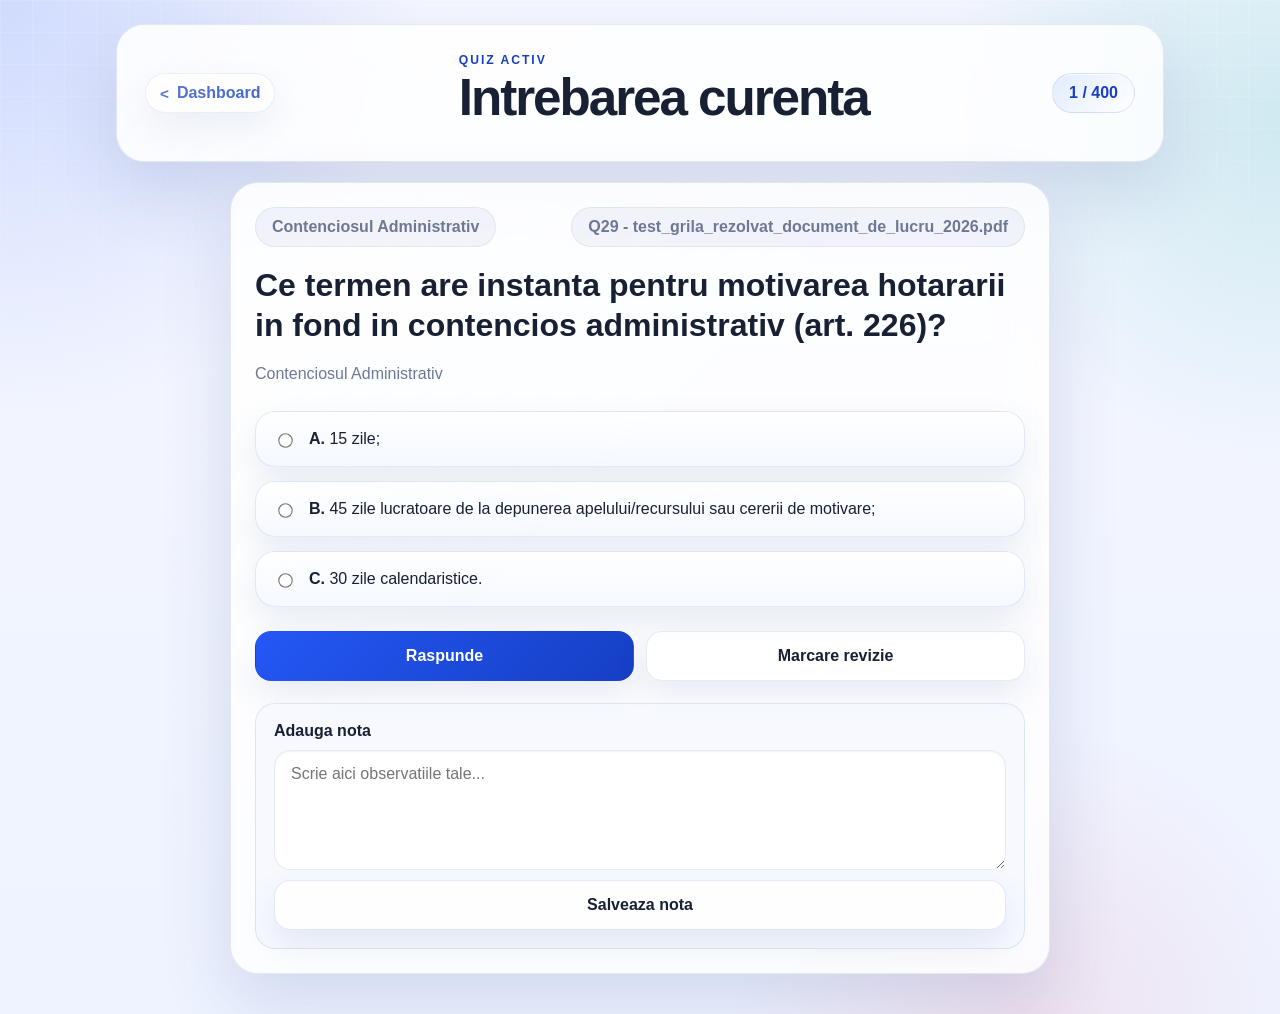
==== quiz.html @ 9a9b132b "Add files via upload" ====
<!DOCTYPE html>
<html lang="ro">
<head>
  <meta charset="UTF-8">
  <meta name="viewport" content="width=device-width, initial-scale=1.0">
  <title>Quiz | Avocatura Trainer</title>
  <meta name="theme-color" content="#2457f5">
  <meta name="apple-mobile-web-app-capable" content="yes">
  <meta name="apple-mobile-web-app-status-bar-style" content="default">
  <meta name="apple-mobile-web-app-title" content="Avocatura">
  <link rel="manifest" href="manifest.webmanifest">
  <link rel="apple-touch-icon" href="apple-touch-icon.png">
  <link rel="stylesheet" href="style.css">
</head>
<body data-page="quiz">
  <div class="app-shell">
    <header class="page-header">
      <a class="back-link" href="index.html">Dashboard</a>
      <div>
        <p class="eyebrow">Quiz activ</p>
        <h1>Intrebarea curenta</h1>
      </div>
      <span id="quiz-progress" class="pill">1 / 3</span>
    </header>

    <main class="quiz-layout">
      <section class="card question-card">
        <div class="meta-row">
          <span id="question-subject" class="pill muted">Drept penal</span>
          <span id="question-source" class="pill muted">Document 2026</span>
        </div>
        <h2 id="question-text">Se incarca intrebarea...</h2>
        <p id="question-details" class="support-text"></p>

        <form id="quiz-form" class="options-list">
          <label class="option-card">
            <input type="radio" name="answer" value="A">
            <span><strong>A.</strong> <span id="option-a"></span></span>
          </label>
          <label class="option-card">
            <input type="radio" name="answer" value="B">
            <span><strong>B.</strong> <span id="option-b"></span></span>
          </label>
          <label class="option-card">
            <input type="radio" name="answer" value="C">
            <span><strong>C.</strong> <span id="option-c"></span></span>
          </label>
        </form>

        <div class="button-row">
          <button id="submit-answer" class="action-button primary" type="button">Raspunde</button>
          <button id="mark-review" class="action-button" type="button">Marcare revizie</button>
        </div>

        <div class="notes-block">
          <label for="question-note">Adauga nota</label>
          <textarea id="question-note" rows="4" placeholder="Scrie aici observatiile tale..."></textarea>
          <button id="save-note" class="action-button" type="button">Salveaza nota</button>
        </div>

        <div id="feedback-panel" class="feedback-panel hidden"></div>
      </section>
    </main>
  </div>

  <script src="pwa.js"></script>
  <script src="questions-data.js"></script>
  <script src="script.js"></script>
</body>
</html>
---- style.css ----
:root {
  --bg-top: #f5f7ff;
  --bg-bottom: #eef3ff;
  --surface: rgba(255, 255, 255, 0.82);
  --surface-strong: #ffffff;
  --surface-soft: #f7f9ff;
  --text: #182033;
  --muted: #6d7894;
  --accent: #2457f5;
  --accent-strong: #163fc4;
  --accent-soft: #e2ebff;
  --teal: #0ea5a4;
  --rose: #ef5b77;
  --success: #1f9d68;
  --danger: #db4f6c;
  --border: rgba(95, 122, 181, 0.16);
  --border-strong: rgba(58, 93, 176, 0.24);
  --shadow-lg: 0 28px 70px rgba(48, 74, 140, 0.16);
  --shadow-md: 0 14px 32px rgba(50, 77, 145, 0.1);
  --radius-xl: 28px;
  --radius-lg: 22px;
  --radius-md: 18px;
  --font-display: "Trebuchet MS", "Segoe UI", sans-serif;
  --font-body: "Segoe UI", Tahoma, Geneva, Verdana, sans-serif;
}

* {
  box-sizing: border-box;
}

html {
  scroll-behavior: smooth;
}

body {
  margin: 0;
  min-height: 100vh;
  font-family: var(--font-body);
  color: var(--text);
  background:
    radial-gradient(circle at 0% 0%, rgba(36, 87, 245, 0.18), transparent 26%),
    radial-gradient(circle at 100% 12%, rgba(14, 165, 164, 0.16), transparent 22%),
    radial-gradient(circle at 80% 100%, rgba(239, 91, 119, 0.12), transparent 20%),
    linear-gradient(180deg, var(--bg-top) 0%, var(--bg-bottom) 100%);
  position: relative;
}

body::before {
  content: "";
  position: fixed;
  inset: 0;
  pointer-events: none;
  background-image:
    linear-gradient(rgba(255, 255, 255, 0.35) 1px, transparent 1px),
    linear-gradient(90deg, rgba(255, 255, 255, 0.35) 1px, transparent 1px);
  background-size: 32px 32px;
  mask-image: linear-gradient(180deg, rgba(0, 0, 0, 0.38), transparent 85%);
}

a {
  color: inherit;
  text-decoration: none;
}

button,
input,
textarea {
  font: inherit;
}

.app-shell {
  width: min(100%, 1080px);
  margin: 0 auto;
  padding: 24px 16px 40px;
}

.hero-card,
.card,
.page-header {
  position: relative;
  overflow: hidden;
  border: 1px solid var(--border);
  background: var(--surface);
  backdrop-filter: blur(18px);
  -webkit-backdrop-filter: blur(18px);
  border-radius: var(--radius-xl);
  box-shadow: var(--shadow-lg);
}

.hero-card::after,
.page-header::after,
.card::after {
  content: "";
  position: absolute;
  inset: 0;
  pointer-events: none;
  background: linear-gradient(135deg, rgba(255, 255, 255, 0.36), transparent 42%);
}

.hero-card,
.page-header {
  display: flex;
  align-items: center;
  justify-content: space-between;
  gap: 18px;
  padding: 28px;
  margin-bottom: 20px;
}

.hero-card {
  background:
    radial-gradient(circle at top right, rgba(36, 87, 245, 0.18), transparent 30%),
    linear-gradient(135deg, rgba(255, 255, 255, 0.94), rgba(244, 248, 255, 0.85));
}

.hero-copy,
.page-header > div,
.card > * {
  position: relative;
  z-index: 1;
}

.hero-copy h1,
.page-header h1 {
  margin: 6px 0 10px;
  font-family: var(--font-display);
  font-size: clamp(2.2rem, 4vw, 3.5rem);
  line-height: 0.98;
  letter-spacing: -0.04em;
}

.hero-text,
.support-text {
  color: var(--muted);
  max-width: 62ch;
  line-height: 1.6;
}

.eyebrow {
  margin: 0;
  text-transform: uppercase;
  letter-spacing: 0.16em;
  font-size: 0.76rem;
  color: var(--accent-strong);
  font-weight: 800;
}

.hero-badge,
.pill {
  display: inline-flex;
  align-items: center;
  justify-content: center;
  min-height: 40px;
  padding: 8px 16px;
  border-radius: 999px;
  background: linear-gradient(135deg, var(--accent-soft), rgba(255, 255, 255, 0.95));
  color: var(--accent-strong);
  border: 1px solid rgba(63, 103, 212, 0.14);
  font-weight: 800;
  box-shadow: inset 0 1px 0 rgba(255, 255, 255, 0.75);
}

.hero-badge {
  background: linear-gradient(135deg, rgba(36, 87, 245, 0.12), rgba(14, 165, 164, 0.16));
}

.pill.muted {
  background: rgba(111, 132, 188, 0.08);
  color: var(--muted);
  border-color: rgba(111, 132, 188, 0.12);
  box-shadow: none;
}

.grid {
  display: grid;
  gap: 20px;
  grid-template-columns: repeat(auto-fit, minmax(280px, 1fr));
}

.install-strip {
  display: grid;
  gap: 10px;
  margin: 0 0 20px;
}

.install-button {
  max-width: 280px;
}

.install-text {
  margin: 0;
  color: var(--muted);
  font-size: 0.92rem;
}

.single-column {
  grid-template-columns: 1fr;
}

.card {
  padding: 24px;
}

.section-head,
.meta-row,
.button-row {
  display: flex;
  align-items: center;
  justify-content: space-between;
  gap: 12px;
}

.section-head {
  margin-bottom: 18px;
}

.section-head h2,
.question-card h2 {
  margin: 0;
  font-size: 1.3rem;
  line-height: 1.25;
}

.stat-grid,
.action-grid {
  display: grid;
  gap: 14px;
  grid-template-columns: repeat(auto-fit, minmax(140px, 1fr));
}

.stat-card,
.list-item {
  position: relative;
  overflow: hidden;
  padding: 18px;
  border-radius: var(--radius-md);
  background:
    linear-gradient(180deg, rgba(255, 255, 255, 0.96), rgba(244, 248, 255, 0.95));
  border: 1px solid var(--border);
  box-shadow: var(--shadow-md);
}

.stat-card::before,
.list-item::before {
  content: "";
  position: absolute;
  inset: 0 auto auto 0;
  width: 100%;
  height: 4px;
  background: linear-gradient(90deg, var(--accent), var(--teal));
  opacity: 0.8;
}

.stat-label {
  display: block;
  margin-bottom: 12px;
  color: var(--muted);
  font-size: 0.92rem;
}

.stat-card strong {
  font-size: 1.85rem;
  line-height: 1;
  font-family: var(--font-display);
  letter-spacing: -0.04em;
}

.action-button {
  display: inline-flex;
  align-items: center;
  justify-content: center;
  width: 100%;
  min-height: 50px;
  padding: 13px 18px;
  border: 1px solid var(--border);
  border-radius: 16px;
  background: rgba(255, 255, 255, 0.8);
  color: var(--text);
  font-weight: 800;
  cursor: pointer;
  box-shadow: var(--shadow-md);
  transition: transform 0.18s ease, box-shadow 0.18s ease, border-color 0.18s ease, background 0.18s ease;
}

.action-button:hover,
.action-button:focus-visible {
  transform: translateY(-2px);
  border-color: var(--border-strong);
  background: rgba(255, 255, 255, 0.96);
  box-shadow: 0 18px 30px rgba(47, 80, 154, 0.16);
}

.action-button.primary {
  color: #fff;
  border-color: transparent;
  background: linear-gradient(135deg, var(--accent), var(--accent-strong));
}

.action-button.primary:hover,
.action-button.primary:focus-visible {
  background: linear-gradient(135deg, #3167ff, #1238ad);
}

.nav-card .action-grid {
  grid-template-columns: 1fr;
}

.back-link {
  display: inline-flex;
  align-items: center;
  gap: 8px;
  padding: 10px 14px;
  border-radius: 999px;
  background: rgba(255, 255, 255, 0.66);
  border: 1px solid var(--border);
  font-weight: 800;
  color: var(--accent-strong);
  box-shadow: var(--shadow-md);
}

.back-link::before {
  content: "<";
  font-size: 0.95rem;
}

.quiz-layout {
  display: grid;
}

.question-card {
  max-width: 820px;
  width: 100%;
  margin: 0 auto;
}

.question-card h2 {
  font-size: clamp(1.45rem, 2.5vw, 2rem);
  margin: 18px 0 10px;
}

.options-list {
  display: grid;
  gap: 14px;
  margin: 24px 0;
}

.option-card {
  display: flex;
  gap: 14px;
  align-items: flex-start;
  padding: 18px;
  border-radius: 20px;
  border: 1px solid var(--border);
  background: linear-gradient(180deg, rgba(255, 255, 255, 0.96), rgba(245, 248, 255, 0.96));
  cursor: pointer;
  box-shadow: var(--shadow-md);
  transition: transform 0.16s ease, border-color 0.16s ease, box-shadow 0.16s ease;
}

.option-card:hover {
  transform: translateY(-2px);
  border-color: rgba(36, 87, 245, 0.24);
  box-shadow: 0 18px 28px rgba(52, 82, 153, 0.14);
}

.option-card:has(input:checked) {
  border-color: rgba(36, 87, 245, 0.42);
  background: linear-gradient(135deg, rgba(226, 235, 255, 0.92), rgba(255, 255, 255, 0.98));
  box-shadow: 0 18px 30px rgba(36, 87, 245, 0.16);
}

.option-card input {
  margin-top: 4px;
  accent-color: var(--accent);
  transform: scale(1.12);
}

.button-row {
  margin-top: 6px;
}

.notes-block {
  margin-top: 22px;
  display: grid;
  gap: 10px;
  padding: 18px;
  border-radius: 20px;
  background: rgba(247, 249, 255, 0.9);
  border: 1px solid var(--border);
}

.notes-block label {
  font-weight: 800;
}

textarea {
  width: 100%;
  resize: vertical;
  min-height: 120px;
  border: 1px solid var(--border);
  border-radius: 16px;
  padding: 14px 16px;
  background: rgba(255, 255, 255, 0.96);
  color: var(--text);
  box-shadow: inset 0 1px 2px rgba(30, 49, 98, 0.06);
}

textarea:focus,
button:focus-visible,
a:focus-visible,
input:focus-visible {
  outline: 3px solid rgba(36, 87, 245, 0.18);
  outline-offset: 2px;
}

.feedback-panel {
  margin-top: 20px;
  padding: 18px;
  border-radius: 20px;
  border: 1px solid var(--border);
  background: rgba(255, 255, 255, 0.94);
  box-shadow: var(--shadow-md);
}

.feedback-panel.correct {
  border-color: rgba(31, 157, 104, 0.24);
  background: linear-gradient(135deg, rgba(31, 157, 104, 0.1), rgba(255, 255, 255, 0.96));
}

.feedback-panel.wrong {
  border-color: rgba(219, 79, 108, 0.24);
  background: linear-gradient(135deg, rgba(239, 91, 119, 0.1), rgba(255, 255, 255, 0.96));
}

.hidden {
  display: none;
}

.list-stack {
  display: grid;
  gap: 14px;
}

.list-item h3,
.list-item p {
  margin: 0 0 8px;
}

.list-item h3 {
  line-height: 1.35;
}

.meta-text {
  font-size: 0.92rem;
  color: var(--muted);
}

@media (max-width: 720px) {
  .hero-card,
  .page-header,
  .section-head,
  .meta-row,
  .button-row {
    flex-direction: column;
    align-items: stretch;
  }

  .app-shell {
    padding: 16px 14px 28px;
  }

  .hero-card,
  .page-header,
  .card {
    border-radius: 22px;
  }

  .hero-badge,
  .pill {
    align-self: flex-start;
  }

  .page-header .action-button,
  .page-header .back-link {
    width: auto;
  }

  .question-card h2 {
    font-size: 1.35rem;
  }

  .stat-grid,
  .action-grid {
    grid-template-columns: 1fr;
  }
}
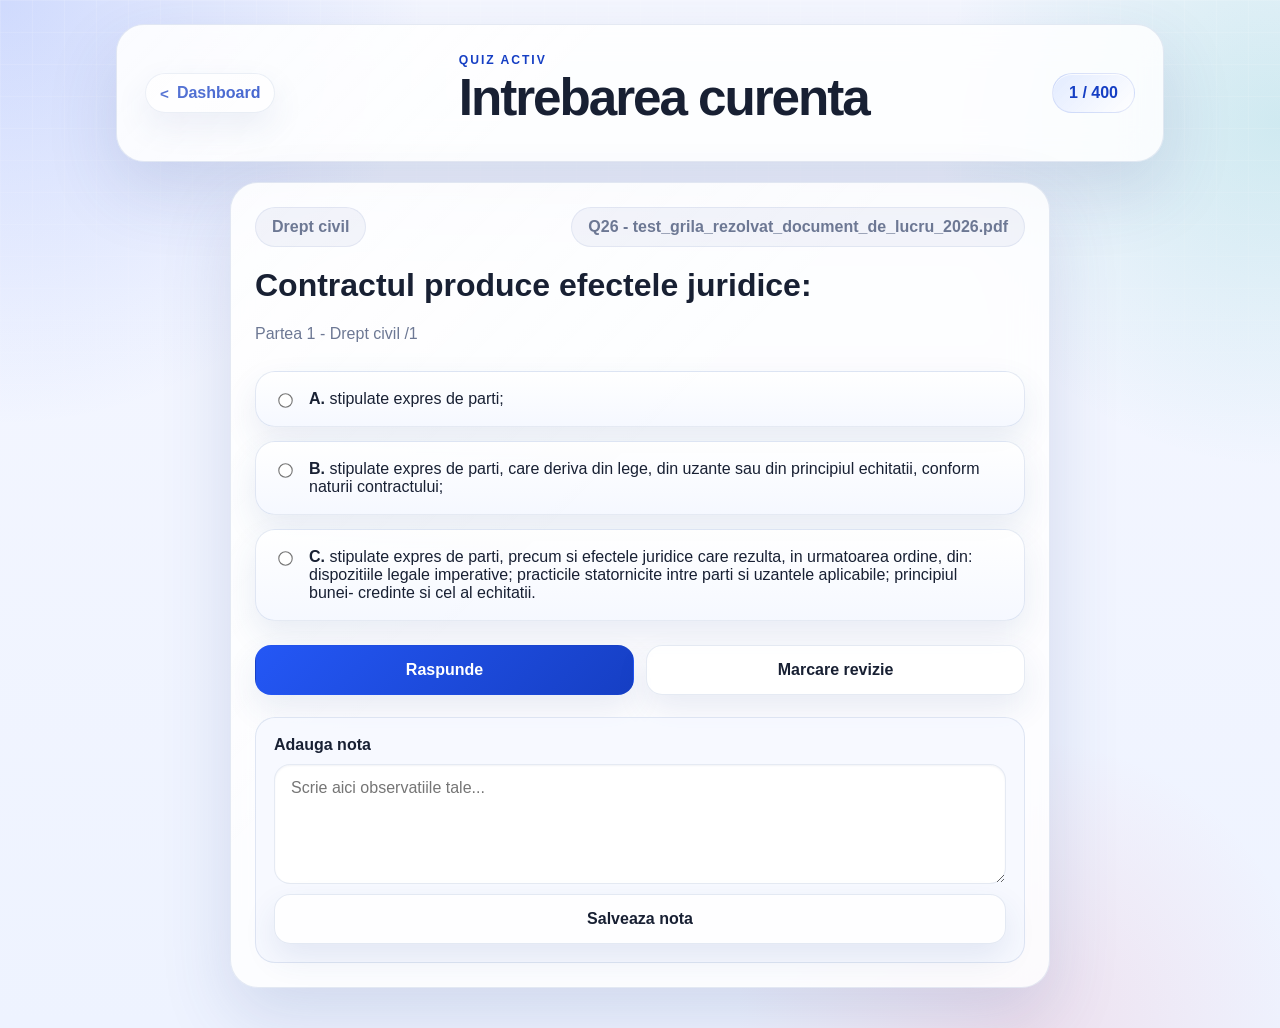
==== commit d197cfb3: "Initial app upload" ====
--- a/quiz.html
+++ b/quiz.html
@@ -52,13 +52,13 @@
           <button id="mark-review" class="action-button" type="button">Marcare revizie</button>
         </div>
 
+        <div id="feedback-panel" class="feedback-panel hidden"></div>
+
         <div class="notes-block">
           <label for="question-note">Adauga nota</label>
           <textarea id="question-note" rows="4" placeholder="Scrie aici observatiile tale..."></textarea>
           <button id="save-note" class="action-button" type="button">Salveaza nota</button>
         </div>
-
-        <div id="feedback-panel" class="feedback-panel hidden"></div>
       </section>
     </main>
   </div>
--- a/style.css
+++ b/style.css
@@ -432,6 +432,10 @@
   background: linear-gradient(135deg, rgba(239, 91, 119, 0.1), rgba(255, 255, 255, 0.96));
 }
 
+.feedback-action {
+  margin-top: 12px;
+}
+
 .hidden {
   display: none;
 }
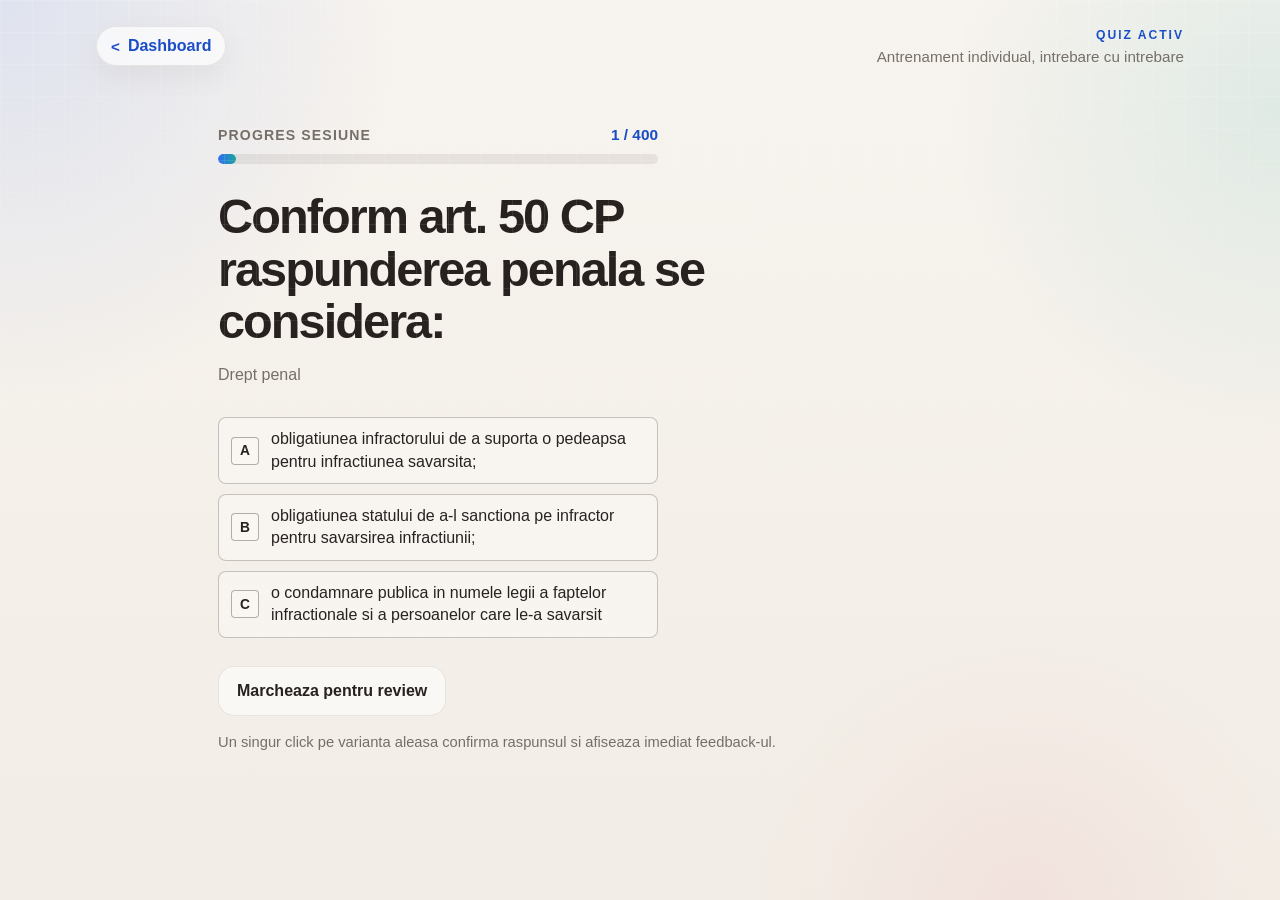
==== commit e452391a: "Refine quiz flow and refresh app experience" ====
--- a/quiz.html
+++ b/quiz.html
@@ -13,51 +13,51 @@
   <link rel="stylesheet" href="style.css">
 </head>
 <body data-page="quiz">
-  <div class="app-shell">
-    <header class="page-header">
+  <div class="app-shell app-shell-quiz">
+    <header class="quiz-header">
       <a class="back-link" href="index.html">Dashboard</a>
-      <div>
+      <div class="quiz-header-copy">
         <p class="eyebrow">Quiz activ</p>
-        <h1>Intrebarea curenta</h1>
+        <p class="quiz-header-note">Antrenament individual, intrebare cu intrebare</p>
       </div>
-      <span id="quiz-progress" class="pill">1 / 3</span>
     </header>
 
     <main class="quiz-layout">
-      <section class="card question-card">
-        <div class="meta-row">
-          <span id="question-subject" class="pill muted">Drept penal</span>
-          <span id="question-source" class="pill muted">Document 2026</span>
-        </div>
-        <h2 id="question-text">Se incarca intrebarea...</h2>
-        <p id="question-details" class="support-text"></p>
+      <section class="question-card">
+        <div class="quiz-question-shell">
+          <div class="quiz-progress-block" aria-label="Progres quiz">
+            <div class="quiz-progress-head">
+              <span class="quiz-progress-label">Progres sesiune</span>
+              <span id="quiz-progress" class="quiz-progress-value">1 / 20</span>
+            </div>
+            <div class="quiz-progress-track">
+              <div id="quiz-progress-bar" class="quiz-progress-bar"></div>
+            </div>
+          </div>
+          <h1 id="question-text">Se incarca intrebarea...</h1>
+          <p id="question-details" class="support-text quiz-details"></p>
 
-        <form id="quiz-form" class="options-list">
-          <label class="option-card">
-            <input type="radio" name="answer" value="A">
-            <span><strong>A.</strong> <span id="option-a"></span></span>
-          </label>
-          <label class="option-card">
-            <input type="radio" name="answer" value="B">
-            <span><strong>B.</strong> <span id="option-b"></span></span>
-          </label>
-          <label class="option-card">
-            <input type="radio" name="answer" value="C">
-            <span><strong>C.</strong> <span id="option-c"></span></span>
-          </label>
-        </form>
+          <form id="quiz-form" class="options-list">
+            <label class="option-card">
+              <input type="radio" name="answer" value="A">
+              <span class="option-content"><strong class="option-key">A</strong><span id="option-a"></span></span>
+            </label>
+            <label class="option-card">
+              <input type="radio" name="answer" value="B">
+              <span class="option-content"><strong class="option-key">B</strong><span id="option-b"></span></span>
+            </label>
+            <label class="option-card">
+              <input type="radio" name="answer" value="C">
+              <span class="option-content"><strong class="option-key">C</strong><span id="option-c"></span></span>
+            </label>
+          </form>
 
-        <div class="button-row">
-          <button id="submit-answer" class="action-button primary" type="button">Raspunde</button>
-          <button id="mark-review" class="action-button" type="button">Marcare revizie</button>
-        </div>
+          <div class="button-row quiz-actions">
+            <button id="mark-review" class="action-button" type="button">Marcheaza pentru review</button>
+          </div>
 
-        <div id="feedback-panel" class="feedback-panel hidden"></div>
-
-        <div class="notes-block">
-          <label for="question-note">Adauga nota</label>
-          <textarea id="question-note" rows="4" placeholder="Scrie aici observatiile tale..."></textarea>
-          <button id="save-note" class="action-button" type="button">Salveaza nota</button>
+          <div id="feedback-panel" class="feedback-panel hidden"></div>
+          <p class="quiz-helper">Un singur click pe varianta aleasa confirma raspunsul si afiseaza imediat feedback-ul.</p>
         </div>
       </section>
     </main>
--- a/style.css
+++ b/style.css
@@ -1,26 +1,26 @@
 :root {
-  --bg-top: #f5f7ff;
-  --bg-bottom: #eef3ff;
-  --surface: rgba(255, 255, 255, 0.82);
+  --bg-top: #f7f3ee;
+  --bg-bottom: #f2ede6;
+  --surface: rgba(255, 255, 255, 0.84);
   --surface-strong: #ffffff;
-  --surface-soft: #f7f9ff;
-  --text: #182033;
-  --muted: #6d7894;
-  --accent: #2457f5;
-  --accent-strong: #163fc4;
-  --accent-soft: #e2ebff;
-  --teal: #0ea5a4;
-  --rose: #ef5b77;
-  --success: #1f9d68;
-  --danger: #db4f6c;
-  --border: rgba(95, 122, 181, 0.16);
-  --border-strong: rgba(58, 93, 176, 0.24);
-  --shadow-lg: 0 28px 70px rgba(48, 74, 140, 0.16);
-  --shadow-md: 0 14px 32px rgba(50, 77, 145, 0.1);
+  --surface-soft: #fbf8f4;
+  --text: #272120;
+  --muted: #766f68;
+  --accent: #2f6df6;
+  --accent-strong: #194cc6;
+  --accent-soft: #e7efff;
+  --teal: #1ba39c;
+  --rose: #f05d72;
+  --success: #24956a;
+  --danger: #dc536e;
+  --border: rgba(102, 86, 70, 0.12);
+  --border-strong: rgba(47, 109, 246, 0.24);
+  --shadow-lg: 0 24px 70px rgba(91, 76, 57, 0.12);
+  --shadow-md: 0 10px 28px rgba(96, 80, 61, 0.08);
   --radius-xl: 28px;
-  --radius-lg: 22px;
+  --radius-lg: 24px;
   --radius-md: 18px;
-  --font-display: "Trebuchet MS", "Segoe UI", sans-serif;
+  --font-display: "Trebuchet MS", "Aptos", "Segoe UI", sans-serif;
   --font-body: "Segoe UI", Tahoma, Geneva, Verdana, sans-serif;
 }
 
@@ -38,9 +38,9 @@
   font-family: var(--font-body);
   color: var(--text);
   background:
-    radial-gradient(circle at 0% 0%, rgba(36, 87, 245, 0.18), transparent 26%),
-    radial-gradient(circle at 100% 12%, rgba(14, 165, 164, 0.16), transparent 22%),
-    radial-gradient(circle at 80% 100%, rgba(239, 91, 119, 0.12), transparent 20%),
+    radial-gradient(circle at 0% 0%, rgba(47, 109, 246, 0.12), transparent 26%),
+    radial-gradient(circle at 100% 12%, rgba(27, 163, 156, 0.1), transparent 22%),
+    radial-gradient(circle at 80% 100%, rgba(240, 93, 114, 0.08), transparent 20%),
     linear-gradient(180deg, var(--bg-top) 0%, var(--bg-bottom) 100%);
   position: relative;
 }
@@ -81,8 +81,8 @@
   overflow: hidden;
   border: 1px solid var(--border);
   background: var(--surface);
-  backdrop-filter: blur(18px);
-  -webkit-backdrop-filter: blur(18px);
+  backdrop-filter: blur(10px);
+  -webkit-backdrop-filter: blur(10px);
   border-radius: var(--radius-xl);
   box-shadow: var(--shadow-lg);
 }
@@ -124,8 +124,8 @@
 .page-header h1 {
   margin: 6px 0 10px;
   font-family: var(--font-display);
-  font-size: clamp(2.2rem, 4vw, 3.5rem);
-  line-height: 0.98;
+  font-size: clamp(2.2rem, 4vw, 3.4rem);
+  line-height: 1;
   letter-spacing: -0.04em;
 }
 
@@ -165,9 +165,9 @@
 }
 
 .pill.muted {
-  background: rgba(111, 132, 188, 0.08);
+  background: rgba(118, 111, 104, 0.08);
   color: var(--muted);
-  border-color: rgba(111, 132, 188, 0.12);
+  border-color: rgba(118, 111, 104, 0.12);
   box-shadow: none;
 }
 
@@ -177,28 +177,220 @@
   grid-template-columns: repeat(auto-fit, minmax(280px, 1fr));
 }
 
+.dashboard-layout {
+  display: grid;
+  gap: 18px;
+  grid-template-columns: 1.2fr 0.8fr;
+  grid-template-areas:
+    "primary metrics"
+    "weakness review";
+}
+
+.dashboard-primary { grid-area: primary; }
+.dashboard-metrics { grid-area: metrics; }
+.dashboard-weakness { grid-area: weakness; }
+.dashboard-review { grid-area: review; }
+
 .install-strip {
   display: grid;
   gap: 10px;
   margin: 0 0 20px;
 }
 
-.install-button {
-  max-width: 280px;
-}
-
 .install-text {
   margin: 0;
   color: var(--muted);
   font-size: 0.92rem;
 }
 
+.install-guide {
+  padding: 22px 24px;
+  border: 1px solid var(--border);
+  border-radius: 28px;
+  background: rgba(255, 252, 248, 0.72);
+  box-shadow: var(--shadow-md);
+}
+
+.install-guide h2 {
+  margin: 6px 0 8px;
+  font-size: 1.45rem;
+  line-height: 1.2;
+}
+
+.install-copy {
+  max-width: 680px;
+}
+
+.install-guide-grid {
+  display: grid;
+  gap: 14px;
+  grid-template-columns: repeat(2, minmax(0, 1fr));
+  margin-top: 18px;
+}
+
+.install-step-card {
+  padding: 18px;
+  border-radius: 22px;
+  border: 1px solid var(--border);
+  background: rgba(255, 255, 255, 0.7);
+}
+
+.install-step-card p {
+  margin: 0;
+  color: var(--muted);
+  line-height: 1.6;
+}
+
+.install-step-label {
+  display: inline-flex;
+  margin-bottom: 10px;
+  font-size: 0.82rem;
+  letter-spacing: 0.12em;
+  text-transform: uppercase;
+  color: var(--text);
+  font-weight: 800;
+}
+
 .single-column {
   grid-template-columns: 1fr;
 }
 
 .card {
   padding: 24px;
+}
+
+.dashboard-hero {
+  align-items: stretch;
+  gap: 24px;
+}
+
+.dashboard-hero .hero-copy {
+  flex: 1.2;
+}
+
+.hero-actions {
+  display: flex;
+  gap: 12px;
+  margin-top: 24px;
+  flex-wrap: wrap;
+}
+
+.hero-primary,
+.hero-secondary {
+  width: auto;
+  min-width: 180px;
+}
+
+.hero-secondary {
+  background: rgba(255, 255, 255, 0.72);
+}
+
+.hero-side {
+  flex: 0.88;
+  display: flex;
+}
+
+.focus-card {
+  width: 100%;
+  align-self: stretch;
+  padding: 24px;
+  border-radius: 24px;
+  background: linear-gradient(180deg, rgba(255, 255, 255, 0.92), rgba(248, 244, 238, 0.86));
+  border: 1px solid rgba(102, 86, 70, 0.1);
+  box-shadow: inset 0 1px 0 rgba(255, 255, 255, 0.8);
+}
+
+.focus-label {
+  display: inline-block;
+  margin-bottom: 14px;
+  color: var(--muted);
+  font-size: 0.8rem;
+  font-weight: 700;
+  text-transform: uppercase;
+  letter-spacing: 0.12em;
+}
+
+.focus-card strong {
+  display: block;
+  font-size: 1.35rem;
+  line-height: 1.25;
+  letter-spacing: -0.02em;
+}
+
+.focus-card p {
+  margin: 12px 0 18px;
+  color: var(--muted);
+  line-height: 1.6;
+}
+
+.focus-progress {
+  width: 100%;
+  height: 10px;
+  border-radius: 999px;
+  background: rgba(39, 33, 32, 0.08);
+  overflow: hidden;
+}
+
+.focus-progress-bar {
+  height: 100%;
+  width: 0;
+  border-radius: inherit;
+  background: linear-gradient(90deg, var(--accent), var(--teal));
+  transition: width 0.3s ease;
+}
+
+.focus-meta {
+  display: inline-block;
+  margin-top: 12px;
+  color: var(--muted);
+  font-size: 0.92rem;
+}
+
+.dashboard-head {
+  align-items: flex-start;
+}
+
+.dashboard-head .section-copy {
+  margin: 6px 0 0;
+  color: var(--muted);
+  font-size: 0.95rem;
+  line-height: 1.5;
+}
+
+.dashboard-action-grid {
+  display: grid;
+  gap: 12px;
+  grid-template-columns: repeat(2, minmax(0, 1fr));
+}
+
+.compact-stats {
+  grid-template-columns: repeat(2, minmax(0, 1fr));
+}
+
+.review-summary-grid {
+  display: grid;
+  gap: 12px;
+  grid-template-columns: repeat(3, minmax(0, 1fr));
+}
+
+.mini-stat {
+  padding: 16px;
+  border-radius: 18px;
+  background: var(--surface-soft);
+  border: 1px solid var(--border);
+}
+
+.mini-stat strong {
+  display: block;
+  font-size: 1.55rem;
+  line-height: 1;
+  letter-spacing: -0.03em;
+}
+
+.summary-note {
+  margin: 16px 0 0;
+  color: var(--muted);
+  line-height: 1.6;
 }
 
 .section-head,
@@ -214,8 +406,7 @@
   margin-bottom: 18px;
 }
 
-.section-head h2,
-.question-card h2 {
+.section-head h2 {
   margin: 0;
   font-size: 1.3rem;
   line-height: 1.25;
@@ -328,69 +519,124 @@
 }
 
 .question-card {
-  max-width: 820px;
+  max-width: 920px;
   width: 100%;
   margin: 0 auto;
-}
-
-.question-card h2 {
-  font-size: clamp(1.45rem, 2.5vw, 2rem);
-  margin: 18px 0 10px;
+  padding: 18px 0 0;
+  background: transparent;
+  border: 0;
+  box-shadow: none;
+}
+
+.question-card h1 {
+  margin: 0;
+  font-family: var(--font-display);
+  font-size: clamp(2rem, 3.8vw, 3.15rem);
+  font-weight: 700;
+  line-height: 1.08;
+  letter-spacing: -0.04em;
+  max-width: 18ch;
 }
 
 .options-list {
   display: grid;
-  gap: 14px;
-  margin: 24px 0;
+  gap: 10px;
+  margin: 30px 0 28px;
 }
 
 .option-card {
   display: flex;
+  gap: 12px;
+  align-items: center;
+  width: min(100%, 440px);
+  padding: 10px 12px;
+  border-radius: 8px;
+  border: 1px solid rgba(39, 33, 32, 0.24);
+  background: rgba(255, 255, 255, 0.34);
+  cursor: pointer;
+  box-shadow: none;
+  transition: transform 0.16s ease, border-color 0.16s ease, box-shadow 0.16s ease, background 0.16s ease;
+}
+
+.option-card:hover {
+  transform: translateY(-1px);
+  border-color: rgba(47, 109, 246, 0.4);
+  background: rgba(255, 255, 255, 0.78);
+  box-shadow: 0 8px 20px rgba(39, 33, 32, 0.05);
+}
+
+.option-card:has(input:checked) {
+  border-color: rgba(47, 109, 246, 0.52);
+  background: linear-gradient(135deg, rgba(231, 239, 255, 0.92), rgba(255, 255, 255, 0.9));
+  box-shadow: 0 10px 22px rgba(47, 109, 246, 0.1);
+}
+
+.option-card.option-correct {
+  border-color: rgba(34, 94, 46, 0.7);
+  background: linear-gradient(135deg, rgba(34, 94, 46, 0.92), rgba(46, 125, 50, 0.88));
+  box-shadow: 0 12px 24px rgba(34, 94, 46, 0.18);
+  color: #fff;
+}
+
+.option-card.option-wrong {
+  border-color: rgba(176, 33, 45, 0.72);
+  background: linear-gradient(135deg, rgba(176, 33, 45, 0.9), rgba(207, 53, 68, 0.86));
+  box-shadow: 0 12px 24px rgba(176, 33, 45, 0.16);
+  color: #fff;
+}
+
+.option-card.option-right-answer {
+  border-color: rgba(34, 94, 46, 0.52);
+  background: linear-gradient(135deg, rgba(215, 240, 219, 0.94), rgba(245, 252, 246, 0.96));
+  box-shadow: 0 10px 22px rgba(34, 94, 46, 0.08);
+}
+
+.option-card.option-correct .option-key,
+.option-card.option-wrong .option-key {
+  border-color: rgba(255, 255, 255, 0.48);
+  background: rgba(255, 255, 255, 0.16);
+  color: #fff;
+}
+
+.option-card.option-right-answer .option-key {
+  border-color: rgba(34, 94, 46, 0.34);
+  background: rgba(255, 255, 255, 0.82);
+  color: var(--text);
+}
+
+.option-card input {
+  position: absolute;
+  opacity: 0;
+  pointer-events: none;
+}
+
+.option-content {
+  display: grid;
+  grid-template-columns: 28px 1fr;
+  gap: 12px;
+  align-items: center;
+  width: 100%;
+  font-size: 1rem;
+  line-height: 1.4;
+}
+
+.option-key {
+  display: inline-flex;
+  align-items: center;
+  justify-content: center;
+  width: 28px;
+  height: 28px;
+  border-radius: 4px;
+  border: 1px solid rgba(39, 33, 32, 0.34);
+  background: rgba(250, 247, 242, 0.82);
+  color: var(--text);
+  font-size: 0.86rem;
+  font-weight: 800;
+}
+
+.button-row {
+  margin-top: 10px;
   gap: 14px;
-  align-items: flex-start;
-  padding: 18px;
-  border-radius: 20px;
-  border: 1px solid var(--border);
-  background: linear-gradient(180deg, rgba(255, 255, 255, 0.96), rgba(245, 248, 255, 0.96));
-  cursor: pointer;
-  box-shadow: var(--shadow-md);
-  transition: transform 0.16s ease, border-color 0.16s ease, box-shadow 0.16s ease;
-}
-
-.option-card:hover {
-  transform: translateY(-2px);
-  border-color: rgba(36, 87, 245, 0.24);
-  box-shadow: 0 18px 28px rgba(52, 82, 153, 0.14);
-}
-
-.option-card:has(input:checked) {
-  border-color: rgba(36, 87, 245, 0.42);
-  background: linear-gradient(135deg, rgba(226, 235, 255, 0.92), rgba(255, 255, 255, 0.98));
-  box-shadow: 0 18px 30px rgba(36, 87, 245, 0.16);
-}
-
-.option-card input {
-  margin-top: 4px;
-  accent-color: var(--accent);
-  transform: scale(1.12);
-}
-
-.button-row {
-  margin-top: 6px;
-}
-
-.notes-block {
-  margin-top: 22px;
-  display: grid;
-  gap: 10px;
-  padding: 18px;
-  border-radius: 20px;
-  background: rgba(247, 249, 255, 0.9);
-  border: 1px solid var(--border);
-}
-
-.notes-block label {
-  font-weight: 800;
 }
 
 textarea {
@@ -415,7 +661,7 @@
 
 .feedback-panel {
   margin-top: 20px;
-  padding: 18px;
+  padding: 20px 22px;
   border-radius: 20px;
   border: 1px solid var(--border);
   background: rgba(255, 255, 255, 0.94);
@@ -434,6 +680,114 @@
 
 .feedback-action {
   margin-top: 12px;
+}
+
+.app-shell-quiz {
+  width: min(100%, 1120px);
+  padding-top: 26px;
+  padding-bottom: 72px;
+}
+
+.quiz-header {
+  display: flex;
+  align-items: center;
+  justify-content: space-between;
+  gap: 18px;
+  margin-bottom: 34px;
+  padding: 0;
+  background: transparent;
+  border: 0;
+  box-shadow: none;
+}
+
+.quiz-header-copy {
+  text-align: right;
+}
+
+.quiz-header-note {
+  margin: 6px 0 0;
+  color: var(--muted);
+  font-size: 0.95rem;
+}
+
+.quiz-helper {
+  margin: 18px 0 0;
+  color: var(--muted);
+  font-size: 0.92rem;
+  text-align: left;
+}
+
+.quiz-question-shell {
+  max-width: 760px;
+  padding: 8px 0 0 38px;
+}
+
+.quiz-progress-block {
+  width: min(100%, 440px);
+  margin-bottom: 26px;
+}
+
+.quiz-progress-head {
+  display: flex;
+  align-items: center;
+  justify-content: space-between;
+  gap: 12px;
+  margin-bottom: 10px;
+}
+
+.quiz-progress-label {
+  color: var(--muted);
+  font-size: 0.88rem;
+  font-weight: 700;
+  letter-spacing: 0.08em;
+  text-transform: uppercase;
+}
+
+.quiz-progress-value {
+  color: var(--accent-strong);
+  font-size: 0.96rem;
+  font-weight: 800;
+}
+
+.quiz-progress-track {
+  width: 100%;
+  height: 10px;
+  border-radius: 999px;
+  background: rgba(39, 33, 32, 0.08);
+  overflow: hidden;
+}
+
+.quiz-progress-bar {
+  height: 100%;
+  width: 0;
+  border-radius: inherit;
+  background: linear-gradient(90deg, var(--accent), var(--teal));
+  transition: width 0.3s ease;
+}
+
+.quiz-details {
+  margin: 14px 0 0;
+  max-width: 58ch;
+  font-size: 1rem;
+}
+
+.quiz-actions {
+  justify-content: flex-start;
+  gap: 12px;
+  flex-wrap: wrap;
+}
+
+.question-card .action-button.primary {
+  width: auto;
+  min-width: 150px;
+  padding-inline: 22px;
+}
+
+.question-card .action-button:not(.primary) {
+  width: auto;
+  min-width: 220px;
+  background: rgba(255, 255, 255, 0.56);
+  box-shadow: none;
 }
 
 .hidden {
@@ -484,17 +838,564 @@
     align-self: flex-start;
   }
 
+  .dashboard-layout {
+    grid-template-columns: 1fr;
+    grid-template-areas:
+      "primary"
+      "metrics"
+      "review"
+      "weakness";
+  }
+
+  .hero-actions,
+  .dashboard-action-grid,
+  .compact-stats,
+  .review-summary-grid,
+  .install-guide-grid {
+    grid-template-columns: 1fr;
+  }
+
+  .hero-primary,
+  .hero-secondary {
+    width: 100%;
+  }
+
   .page-header .action-button,
   .page-header .back-link {
     width: auto;
   }
 
-  .question-card h2 {
-    font-size: 1.35rem;
-  }
-
   .stat-grid,
   .action-grid {
     grid-template-columns: 1fr;
   }
-}
+
+  .quiz-header {
+    align-items: flex-start;
+    margin-bottom: 24px;
+  }
+
+  .quiz-header-copy {
+    text-align: left;
+  }
+
+  .question-card {
+    padding-top: 8px;
+  }
+
+  .question-card h1 {
+    font-size: 1.95rem;
+    max-width: none;
+  }
+
+  .quiz-question-shell {
+    padding-left: 0;
+  }
+
+  .option-card,
+  .question-card .action-button:not(.primary),
+  .question-card .action-button.primary {
+    width: 100%;
+    min-width: 0;
+  }
+}
+
+body[data-page="dashboard"] {
+  background:
+    radial-gradient(circle at 15% 10%, rgba(191, 168, 137, 0.18), transparent 24%),
+    radial-gradient(circle at 88% 14%, rgba(146, 162, 139, 0.14), transparent 20%),
+    radial-gradient(circle at 82% 88%, rgba(182, 145, 120, 0.12), transparent 24%),
+    linear-gradient(180deg, #f6f0e8 0%, #eee6da 100%);
+}
+
+body[data-page="dashboard"]::before {
+  background-image:
+    radial-gradient(circle at 20% 20%, rgba(255, 255, 255, 0.35) 0 2px, transparent 2px),
+    radial-gradient(circle at 80% 70%, rgba(171, 151, 127, 0.08) 0 1px, transparent 1px);
+  background-size: 22px 22px, 18px 18px;
+  mask-image: linear-gradient(180deg, rgba(0, 0, 0, 0.42), transparent 92%);
+  opacity: 0.55;
+}
+
+body[data-page="dashboard"] .app-shell {
+  width: min(100%, 1140px);
+  padding-top: 28px;
+  padding-bottom: 56px;
+}
+
+body[data-page="dashboard"] .hero-card,
+body[data-page="dashboard"] .card {
+  border-color: rgba(118, 101, 81, 0.12);
+  backdrop-filter: blur(8px);
+  -webkit-backdrop-filter: blur(8px);
+  box-shadow: 0 22px 52px rgba(92, 73, 48, 0.1);
+}
+
+body[data-page="dashboard"] .hero-card::after,
+body[data-page="dashboard"] .card::after {
+  background:
+    linear-gradient(135deg, rgba(255, 255, 255, 0.44), transparent 38%),
+    radial-gradient(circle at top right, rgba(192, 174, 145, 0.12), transparent 28%);
+}
+
+body[data-page="dashboard"] .dashboard-hero {
+  padding: 34px 34px 30px;
+  border-radius: 38px 82px 42px 56px;
+  background:
+    radial-gradient(circle at 100% 0%, rgba(204, 190, 170, 0.22), transparent 28%),
+    linear-gradient(135deg, rgba(255, 251, 246, 0.96), rgba(243, 235, 225, 0.92));
+  gap: 28px;
+}
+
+body[data-page="dashboard"] .hero-copy h1 {
+  max-width: 8ch;
+  font-size: clamp(3.4rem, 6vw, 5.6rem);
+  line-height: 0.92;
+  letter-spacing: -0.06em;
+  color: #312926;
+}
+
+body[data-page="dashboard"] .eyebrow {
+  color: #7d6a5a;
+  letter-spacing: 0.18em;
+}
+
+body[data-page="dashboard"] .hero-text {
+  max-width: 48ch;
+  font-size: 1.08rem;
+  color: #73675d;
+  line-height: 1.8;
+}
+
+body[data-page="dashboard"] .hero-actions {
+  margin-top: 28px;
+  gap: 14px;
+}
+
+body[data-page="dashboard"] .hero-primary {
+  min-width: 220px;
+  background: #2f4136;
+  color: #f7f3ee;
+  border-color: transparent;
+  box-shadow: 0 14px 28px rgba(47, 65, 54, 0.18);
+}
+
+body[data-page="dashboard"] .hero-primary:hover,
+body[data-page="dashboard"] .hero-primary:focus-visible {
+  background: #25362c;
+  box-shadow: 0 18px 32px rgba(47, 65, 54, 0.2);
+}
+
+body[data-page="dashboard"] .hero-secondary {
+  min-width: 200px;
+  background: rgba(255, 252, 247, 0.88);
+  color: #463a33;
+  border-color: rgba(118, 101, 81, 0.16);
+  box-shadow: none;
+}
+
+body[data-page="dashboard"] .hero-secondary:hover,
+body[data-page="dashboard"] .hero-secondary:focus-visible {
+  background: rgba(255, 255, 255, 0.98);
+  box-shadow: 0 12px 24px rgba(117, 96, 71, 0.1);
+}
+
+body[data-page="dashboard"] .hero-side {
+  align-items: stretch;
+}
+
+body[data-page="dashboard"] .focus-card {
+  padding: 28px 26px;
+  border-radius: 30px 30px 48px 30px;
+  background:
+    linear-gradient(180deg, rgba(250, 244, 237, 0.98), rgba(242, 232, 220, 0.92));
+  border-color: rgba(124, 105, 83, 0.1);
+  box-shadow:
+    inset 0 1px 0 rgba(255, 255, 255, 0.8),
+    0 16px 36px rgba(108, 84, 57, 0.08);
+}
+
+body[data-page="dashboard"] .focus-label,
+body[data-page="dashboard"] .focus-meta {
+  color: #7f6f63;
+}
+
+body[data-page="dashboard"] .focus-card strong {
+  font-size: 1.5rem;
+  color: #312926;
+}
+
+body[data-page="dashboard"] .focus-card p {
+  color: #74685d;
+}
+
+body[data-page="dashboard"] .focus-progress {
+  height: 11px;
+  background: rgba(85, 69, 53, 0.08);
+}
+
+body[data-page="dashboard"] .focus-progress-bar {
+  background: linear-gradient(90deg, #6e7f66, #9a8a78);
+}
+
+body[data-page="dashboard"] .install-strip {
+  gap: 12px;
+  margin: 0 0 26px;
+}
+
+body[data-page="dashboard"] .install-text {
+  color: #84786d;
+}
+
+body[data-page="dashboard"] .install-guide {
+  border-color: rgba(118, 101, 81, 0.1);
+  background: linear-gradient(180deg, rgba(255, 251, 246, 0.82), rgba(242, 234, 225, 0.72));
+  box-shadow: 0 18px 38px rgba(105, 83, 57, 0.06);
+}
+
+body[data-page="dashboard"] .install-guide h2 {
+  color: #342b27;
+}
+
+body[data-page="dashboard"] .install-step-card {
+  border-color: rgba(118, 101, 81, 0.1);
+  background: rgba(255, 252, 248, 0.72);
+}
+
+body[data-page="dashboard"] .install-step-label {
+  color: #6e5d51;
+}
+
+body[data-page="dashboard"] .dashboard-layout {
+  gap: 22px;
+  grid-template-columns: 1.05fr 0.95fr;
+  grid-template-areas:
+    "primary primary"
+    "metrics review"
+    "weakness review";
+}
+
+body[data-page="dashboard"] .dashboard-primary,
+body[data-page="dashboard"] .dashboard-metrics,
+body[data-page="dashboard"] .dashboard-review,
+body[data-page="dashboard"] .dashboard-weakness {
+  background:
+    linear-gradient(180deg, rgba(255, 251, 246, 0.94), rgba(245, 237, 228, 0.88));
+}
+
+body[data-page="dashboard"] .dashboard-primary {
+  border-radius: 36px 36px 64px 36px;
+  padding: 32px;
+}
+
+body[data-page="dashboard"] .dashboard-metrics {
+  border-radius: 52px 30px 32px 32px;
+}
+
+body[data-page="dashboard"] .dashboard-review {
+  border-radius: 30px 58px 34px 34px;
+}
+
+body[data-page="dashboard"] .dashboard-weakness {
+  border-radius: 32px 32px 36px 58px;
+}
+
+body[data-page="dashboard"] .dashboard-head .section-copy,
+body[data-page="dashboard"] .summary-note {
+  color: #7a6d61;
+}
+
+body[data-page="dashboard"] .dashboard-head h2 {
+  font-size: 1.55rem;
+  color: #342b27;
+}
+
+body[data-page="dashboard"] #progress-badge {
+  background: rgba(255, 249, 242, 0.96);
+  color: #5c5047;
+  border-color: rgba(118, 101, 81, 0.12);
+  box-shadow: none;
+}
+
+body[data-page="dashboard"] .dashboard-action-grid {
+  gap: 14px;
+  grid-template-columns: 1.1fr 0.9fr 0.9fr 0.9fr;
+}
+
+body[data-page="dashboard"] .dashboard-action-grid .action-button {
+  min-height: 58px;
+  border-radius: 999px;
+  background: rgba(255, 252, 248, 0.84);
+  color: #433831;
+  border-color: rgba(118, 101, 81, 0.12);
+  box-shadow: none;
+  padding-inline: 22px;
+}
+
+body[data-page="dashboard"] .dashboard-action-grid .action-button:hover,
+body[data-page="dashboard"] .dashboard-action-grid .action-button:focus-visible {
+  background: rgba(255, 255, 255, 0.98);
+  box-shadow: 0 14px 24px rgba(98, 76, 52, 0.08);
+}
+
+body[data-page="dashboard"] .dashboard-action-grid .action-button.primary {
+  background: #37473d;
+  color: #f8f3ed;
+}
+
+body[data-page="dashboard"] .dashboard-action-grid .action-button.primary:hover,
+body[data-page="dashboard"] .dashboard-action-grid .action-button.primary:focus-visible {
+  background: #2e3c33;
+}
+
+body[data-page="dashboard"] .stat-card,
+body[data-page="dashboard"] .mini-stat,
+body[data-page="dashboard"] .list-item {
+  background:
+    linear-gradient(180deg, rgba(255, 252, 247, 0.98), rgba(247, 241, 233, 0.94));
+  border-color: rgba(118, 101, 81, 0.1);
+  box-shadow: none;
+}
+
+body[data-page="dashboard"] .stat-card::before,
+body[data-page="dashboard"] .list-item::before {
+  height: 0;
+}
+
+body[data-page="dashboard"] .compact-stats {
+  gap: 14px;
+}
+
+body[data-page="dashboard"] .stat-label {
+  color: #87796d;
+  margin-bottom: 14px;
+}
+
+body[data-page="dashboard"] .stat-card strong,
+body[data-page="dashboard"] .mini-stat strong {
+  color: #2f2724;
+  font-size: 2rem;
+}
+
+body[data-page="dashboard"] .review-summary-grid {
+  gap: 14px;
+}
+
+body[data-page="dashboard"] .mini-stat {
+  border-radius: 28px;
+}
+
+body[data-page="dashboard"] .list-stack {
+  gap: 16px;
+}
+
+body[data-page="dashboard"] .list-item {
+  padding: 22px;
+  border-radius: 30px;
+}
+
+body[data-page="dashboard"] .list-item h3 {
+  color: #352c28;
+  font-size: 1.08rem;
+}
+
+body[data-page="dashboard"] .meta-text {
+  color: #8a7a6d;
+}
+
+@media (max-width: 920px) {
+  body[data-page="dashboard"] .dashboard-layout {
+    grid-template-columns: 1fr;
+    grid-template-areas:
+      "primary"
+      "metrics"
+      "review"
+      "weakness";
+  }
+
+  body[data-page="dashboard"] .dashboard-action-grid {
+    grid-template-columns: 1fr 1fr;
+  }
+
+  body[data-page="dashboard"] .dashboard-hero {
+    border-radius: 34px;
+  }
+}
+
+@media (max-width: 720px) {
+  body[data-page="dashboard"] .hero-copy h1 {
+    max-width: 100%;
+    font-size: clamp(2.6rem, 12vw, 4rem);
+  }
+
+  body[data-page="dashboard"] .hero-actions,
+  body[data-page="dashboard"] .dashboard-action-grid,
+  body[data-page="dashboard"] .review-summary-grid,
+  body[data-page="dashboard"] .compact-stats,
+  body[data-page="dashboard"] .install-guide-grid {
+    grid-template-columns: 1fr;
+  }
+
+  body[data-page="dashboard"] .dashboard-hero,
+  body[data-page="dashboard"] .dashboard-primary,
+  body[data-page="dashboard"] .dashboard-metrics,
+  body[data-page="dashboard"] .dashboard-review,
+  body[data-page="dashboard"] .dashboard-weakness,
+  body[data-page="dashboard"] .focus-card {
+    border-radius: 28px;
+  }
+}
+
+body[data-page="review"],
+body[data-page="results"] {
+  background:
+    radial-gradient(circle at 12% 8%, rgba(189, 169, 145, 0.14), transparent 24%),
+    radial-gradient(circle at 88% 18%, rgba(148, 158, 140, 0.1), transparent 20%),
+    linear-gradient(180deg, #f7f1ea 0%, #eee6da 100%);
+}
+
+body[data-page="review"]::before,
+body[data-page="results"]::before {
+  background-image:
+    radial-gradient(circle at 20% 20%, rgba(255, 255, 255, 0.34) 0 2px, transparent 2px),
+    radial-gradient(circle at 80% 70%, rgba(171, 151, 127, 0.07) 0 1px, transparent 1px);
+  background-size: 24px 24px, 18px 18px;
+  mask-image: linear-gradient(180deg, rgba(0, 0, 0, 0.34), transparent 92%);
+}
+
+.editorial-shell {
+  width: min(100%, 1120px);
+  padding-top: 28px;
+  padding-bottom: 56px;
+}
+
+.editorial-header {
+  align-items: flex-start;
+  gap: 22px;
+  padding: 30px 30px 26px;
+  border-radius: 34px 62px 36px 44px;
+  background:
+    radial-gradient(circle at 100% 0%, rgba(202, 187, 165, 0.2), transparent 26%),
+    linear-gradient(135deg, rgba(255, 251, 246, 0.96), rgba(243, 236, 227, 0.92));
+  box-shadow: 0 20px 44px rgba(96, 75, 49, 0.08);
+}
+
+.editorial-copy h1 {
+  max-width: 10ch;
+  font-size: clamp(2.5rem, 5vw, 4.4rem);
+  line-height: 0.94;
+  letter-spacing: -0.055em;
+  color: #322925;
+}
+
+.editorial-copy .support-text {
+  max-width: 52ch;
+  color: #786a5f;
+  line-height: 1.75;
+}
+
+.editorial-main {
+  gap: 20px;
+}
+
+.editorial-section {
+  background:
+    linear-gradient(180deg, rgba(255, 251, 246, 0.94), rgba(245, 237, 228, 0.88));
+  border-color: rgba(118, 101, 81, 0.1);
+  box-shadow: 0 20px 40px rgba(100, 80, 54, 0.07);
+}
+
+body[data-page="results"] .editorial-section:first-child {
+  border-radius: 34px 34px 54px 34px;
+}
+
+body[data-page="results"] .editorial-section:last-child {
+  border-radius: 28px 52px 34px 34px;
+}
+
+body[data-page="review"] .editorial-section {
+  border-radius: 34px 52px 36px 34px;
+}
+
+body[data-page="review"] .editorial-section .section-head,
+body[data-page="results"] .editorial-section .section-head {
+  align-items: flex-start;
+}
+
+body[data-page="review"] .editorial-section h2,
+body[data-page="results"] .editorial-section h2 {
+  font-size: 1.55rem;
+  color: #342b27;
+}
+
+body[data-page="review"] .pill,
+body[data-page="results"] .pill {
+  background: rgba(255, 249, 242, 0.96);
+  color: #5c5047;
+  border-color: rgba(118, 101, 81, 0.12);
+  box-shadow: none;
+}
+
+body[data-page="review"] .stat-card,
+body[data-page="results"] .stat-card,
+body[data-page="review"] .list-item,
+body[data-page="results"] .list-item {
+  background:
+    linear-gradient(180deg, rgba(255, 252, 247, 0.98), rgba(247, 241, 233, 0.94));
+  border-color: rgba(118, 101, 81, 0.1);
+  box-shadow: none;
+}
+
+body[data-page="review"] .stat-card::before,
+body[data-page="results"] .stat-card::before,
+body[data-page="review"] .list-item::before,
+body[data-page="results"] .list-item::before {
+  height: 0;
+}
+
+body[data-page="review"] .meta-text,
+body[data-page="results"] .meta-text {
+  color: #88786d;
+}
+
+body[data-page="review"] .action-button,
+body[data-page="results"] .action-button {
+  border-radius: 999px;
+  background: rgba(255, 252, 248, 0.84);
+  color: #433831;
+  border-color: rgba(118, 101, 81, 0.12);
+  box-shadow: none;
+}
+
+body[data-page="review"] .action-button:hover,
+body[data-page="review"] .action-button:focus-visible,
+body[data-page="results"] .action-button:hover,
+body[data-page="results"] .action-button:focus-visible {
+  background: rgba(255, 255, 255, 0.98);
+  box-shadow: 0 14px 24px rgba(98, 76, 52, 0.08);
+}
+
+body[data-page="review"] .back-link,
+body[data-page="results"] .back-link {
+  background: rgba(255, 251, 246, 0.86);
+  color: #5a4d43;
+  border-color: rgba(118, 101, 81, 0.12);
+  box-shadow: none;
+}
+
+@media (max-width: 720px) {
+  .editorial-header {
+    border-radius: 28px;
+  }
+
+  .editorial-copy h1 {
+    max-width: 100%;
+    font-size: clamp(2.4rem, 12vw, 3.6rem);
+  }
+
+  body[data-page="results"] .editorial-section:first-child,
+  body[data-page="results"] .editorial-section:last-child,
+  body[data-page="review"] .editorial-section {
+    border-radius: 28px;
+  }
+}
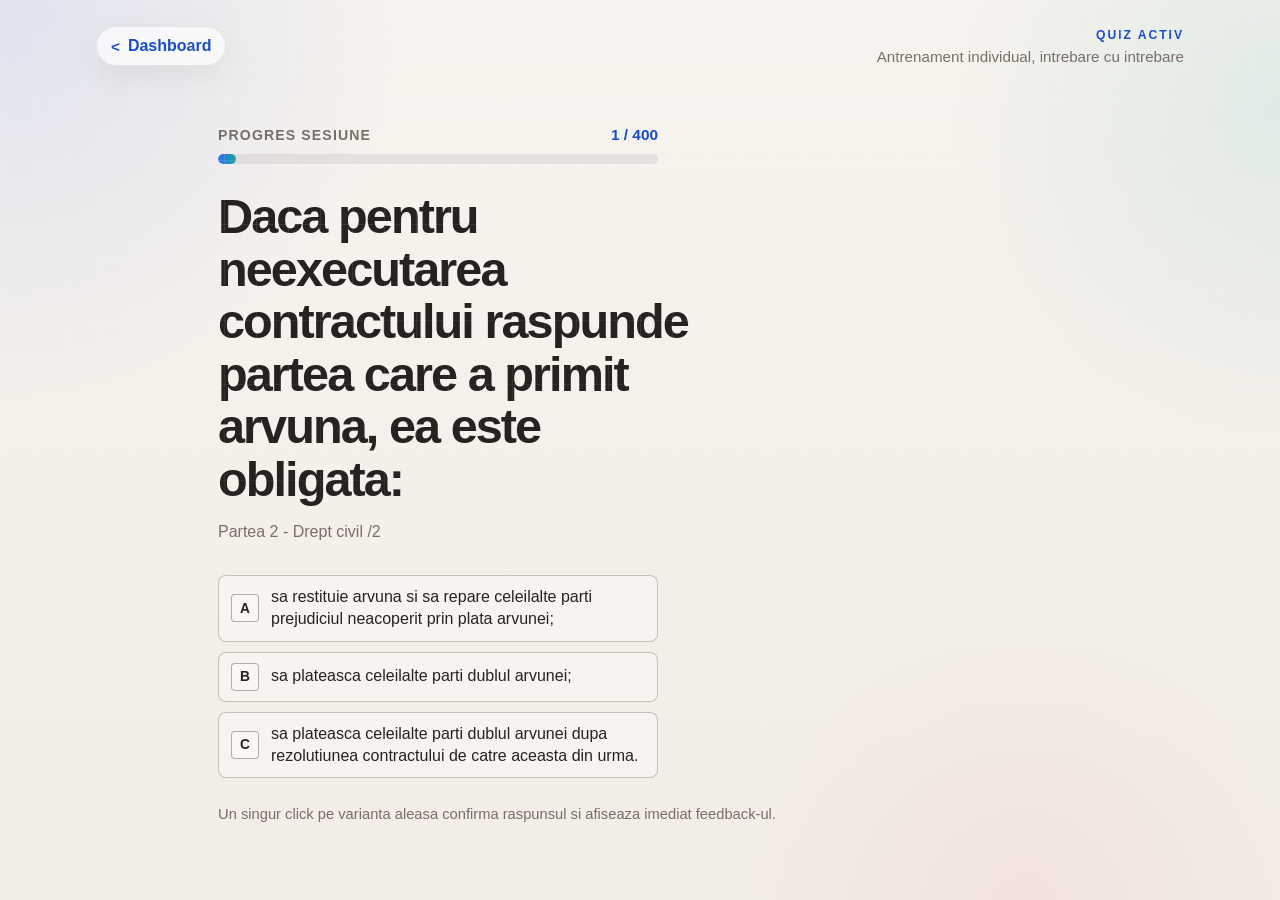
==== commit 54855864: "Polish quiz feedback and persistence flow" ====
--- a/quiz.html
+++ b/quiz.html
@@ -52,10 +52,6 @@
             </label>
           </form>
 
-          <div class="button-row quiz-actions">
-            <button id="mark-review" class="action-button" type="button">Marcheaza pentru review</button>
-          </div>
-
           <div id="feedback-panel" class="feedback-panel hidden"></div>
           <p class="quiz-helper">Un singur click pe varianta aleasa confirma raspunsul si afiseaza imediat feedback-ul.</p>
         </div>
--- a/style.css
+++ b/style.css
@@ -586,22 +586,18 @@
 }
 
 .option-card.option-right-answer {
-  border-color: rgba(34, 94, 46, 0.52);
-  background: linear-gradient(135deg, rgba(215, 240, 219, 0.94), rgba(245, 252, 246, 0.96));
-  box-shadow: 0 10px 22px rgba(34, 94, 46, 0.08);
+  border-color: rgba(34, 94, 46, 0.7);
+  background: linear-gradient(135deg, rgba(34, 94, 46, 0.92), rgba(46, 125, 50, 0.88));
+  box-shadow: 0 12px 24px rgba(34, 94, 46, 0.18);
+  color: #fff;
 }
 
 .option-card.option-correct .option-key,
-.option-card.option-wrong .option-key {
+.option-card.option-wrong .option-key,
+.option-card.option-right-answer .option-key {
   border-color: rgba(255, 255, 255, 0.48);
   background: rgba(255, 255, 255, 0.16);
   color: #fff;
-}
-
-.option-card.option-right-answer .option-key {
-  border-color: rgba(34, 94, 46, 0.34);
-  background: rgba(255, 255, 255, 0.82);
-  color: var(--text);
 }
 
 .option-card input {
@@ -771,12 +767,6 @@
   font-size: 1rem;
 }
 
-.quiz-actions {
-  justify-content: flex-start;
-  gap: 12px;
-  flex-wrap: wrap;
-}
-
 .question-card .action-button.primary {
   width: auto;
   min-width: 150px;
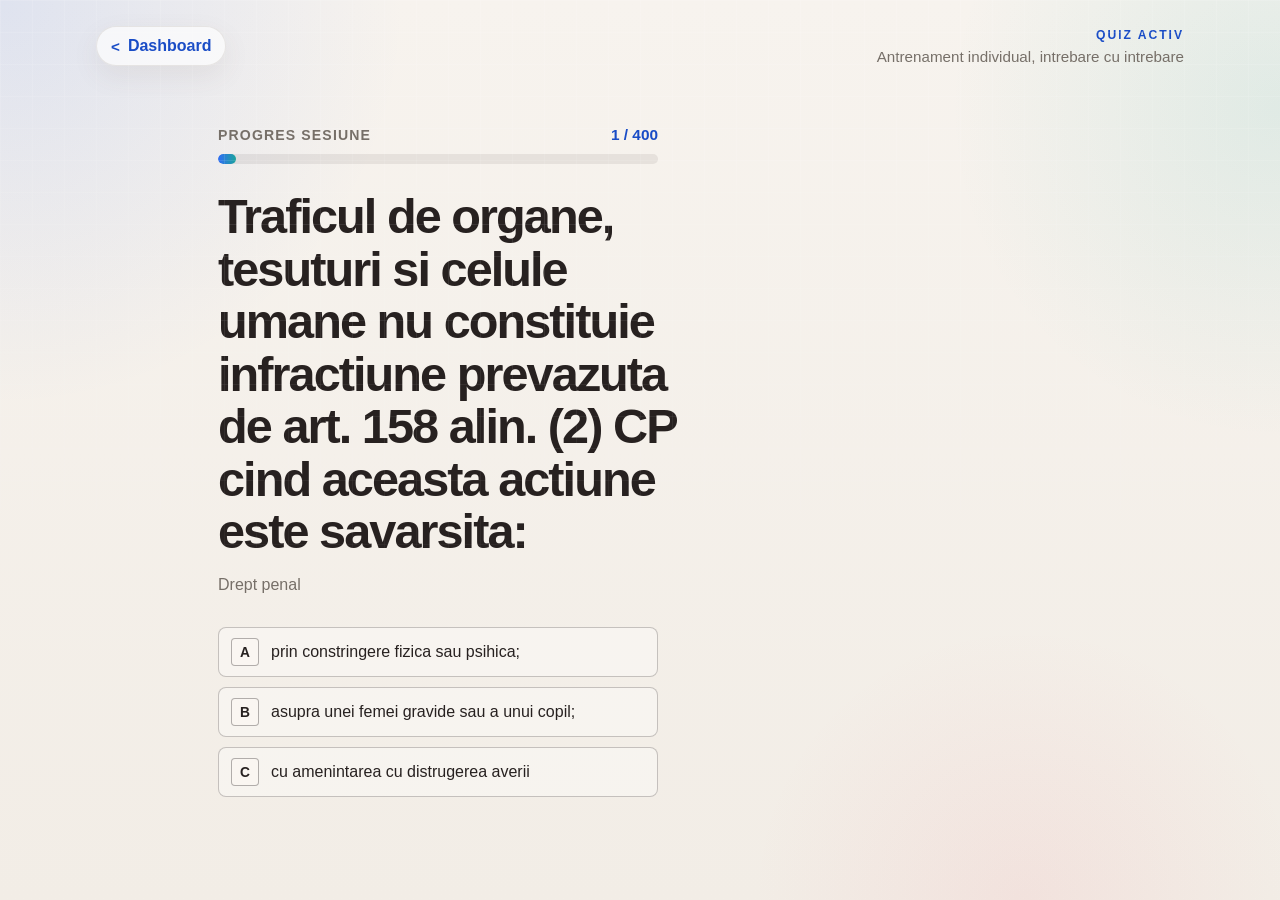
==== commit 1a0dbaa4: "Simplify correct-answer quiz feedback" ====
--- a/quiz.html
+++ b/quiz.html
@@ -53,7 +53,6 @@
           </form>
 
           <div id="feedback-panel" class="feedback-panel hidden"></div>
-          <p class="quiz-helper">Un singur click pe varianta aleasa confirma raspunsul si afiseaza imediat feedback-ul.</p>
         </div>
       </section>
     </main>
--- a/style.css
+++ b/style.css
@@ -571,21 +571,24 @@
   box-shadow: 0 10px 22px rgba(47, 109, 246, 0.1);
 }
 
-.option-card.option-correct {
+.option-card.option-correct,
+.option-card.option-correct:has(input:checked) {
   border-color: rgba(34, 94, 46, 0.7);
   background: linear-gradient(135deg, rgba(34, 94, 46, 0.92), rgba(46, 125, 50, 0.88));
   box-shadow: 0 12px 24px rgba(34, 94, 46, 0.18);
   color: #fff;
 }
 
-.option-card.option-wrong {
+.option-card.option-wrong,
+.option-card.option-wrong:has(input:checked) {
   border-color: rgba(176, 33, 45, 0.72);
   background: linear-gradient(135deg, rgba(176, 33, 45, 0.9), rgba(207, 53, 68, 0.86));
   box-shadow: 0 12px 24px rgba(176, 33, 45, 0.16);
   color: #fff;
 }
 
-.option-card.option-right-answer {
+.option-card.option-right-answer,
+.option-card.option-right-answer:has(input:checked) {
   border-color: rgba(34, 94, 46, 0.7);
   background: linear-gradient(135deg, rgba(34, 94, 46, 0.92), rgba(46, 125, 50, 0.88));
   box-shadow: 0 12px 24px rgba(34, 94, 46, 0.18);
@@ -674,8 +677,20 @@
   background: linear-gradient(135deg, rgba(239, 91, 119, 0.1), rgba(255, 255, 255, 0.96));
 }
 
+.feedback-panel-inline {
+  margin-top: 18px;
+  padding: 0;
+  border: 0;
+  background: transparent;
+  box-shadow: none;
+}
+
 .feedback-action {
   margin-top: 12px;
+}
+
+.feedback-panel-inline .feedback-action {
+  margin-top: 0;
 }
 
 .app-shell-quiz {
@@ -706,13 +721,6 @@
   font-size: 0.95rem;
 }
 
-.quiz-helper {
-  margin: 18px 0 0;
-  color: var(--muted);
-  font-size: 0.92rem;
-  text-align: left;
-}
-
 .quiz-question-shell {
   max-width: 760px;
   padding: 8px 0 0 38px;
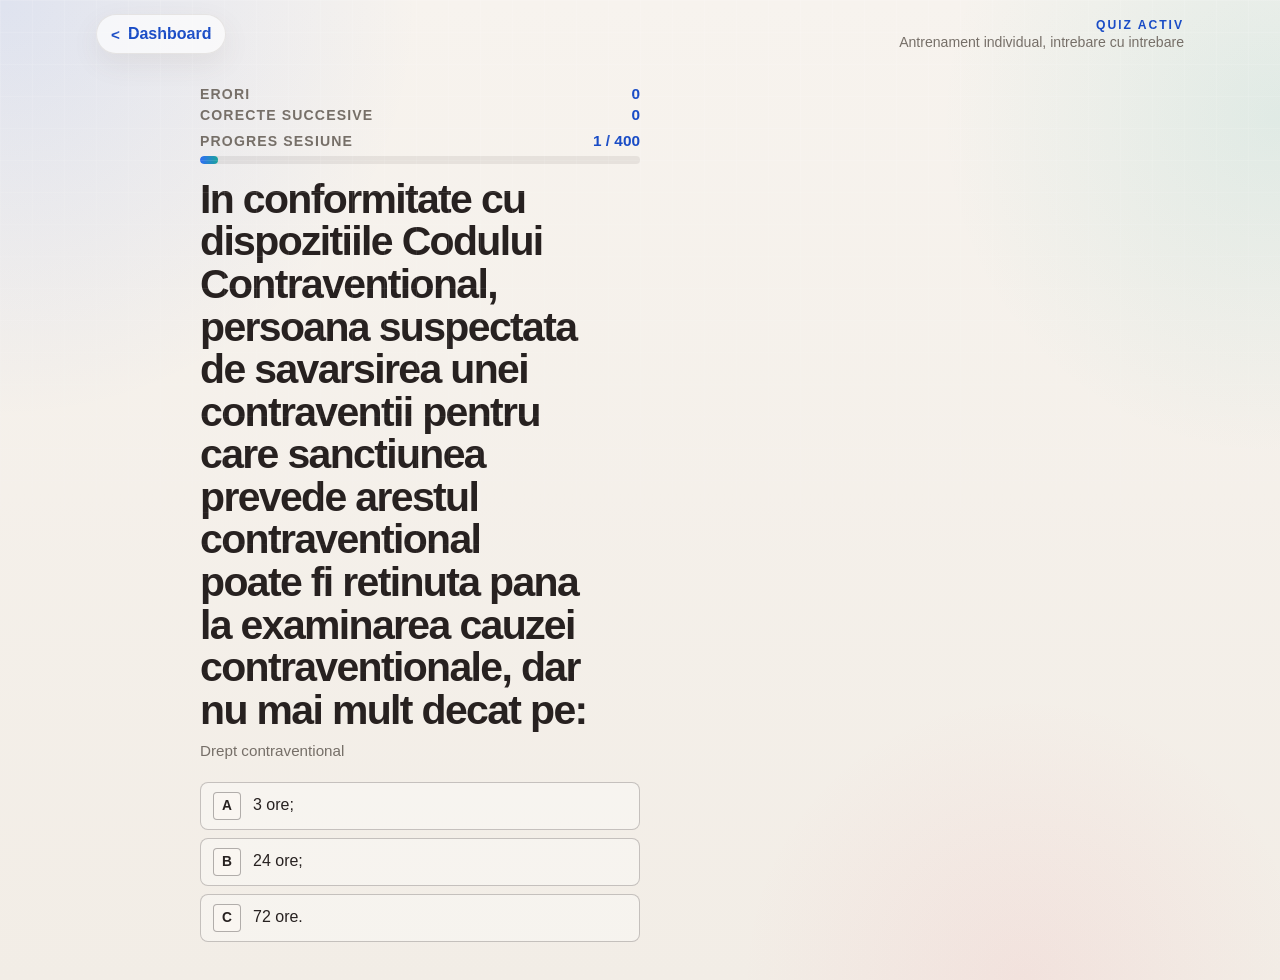
==== commit 0dedd77c: "Compact quiz layout for desktop and mobile" ====
--- a/quiz.html
+++ b/quiz.html
@@ -25,6 +25,16 @@
     <main class="quiz-layout">
       <section class="question-card">
         <div class="quiz-question-shell">
+          <div class="quiz-session-stats" aria-label="Indicatori sesiune">
+            <div class="quiz-session-stat-head">
+              <span class="quiz-session-stat-label">Erori</span>
+              <strong id="quiz-errors-count" class="quiz-session-stat-value">0</strong>
+            </div>
+            <div class="quiz-session-stat-head">
+              <span class="quiz-session-stat-label">Corecte succesive</span>
+              <strong id="quiz-streak-count" class="quiz-session-stat-value">0</strong>
+            </div>
+          </div>
           <div class="quiz-progress-block" aria-label="Progres quiz">
             <div class="quiz-progress-head">
               <span class="quiz-progress-label">Progres sesiune</span>
--- a/style.css
+++ b/style.css
@@ -531,17 +531,17 @@
 .question-card h1 {
   margin: 0;
   font-family: var(--font-display);
-  font-size: clamp(2rem, 3.8vw, 3.15rem);
+  font-size: clamp(1.85rem, 3.2vw, 2.65rem);
   font-weight: 700;
-  line-height: 1.08;
+  line-height: 1.04;
   letter-spacing: -0.04em;
-  max-width: 18ch;
+  max-width: 17ch;
 }
 
 .options-list {
   display: grid;
-  gap: 10px;
-  margin: 30px 0 28px;
+  gap: 8px;
+  margin: 18px 0 14px;
 }
 
 .option-card {
@@ -549,7 +549,7 @@
   gap: 12px;
   align-items: center;
   width: min(100%, 440px);
-  padding: 10px 12px;
+  padding: 9px 12px;
   border-radius: 8px;
   border: 1px solid rgba(39, 33, 32, 0.24);
   background: rgba(255, 255, 255, 0.34);
@@ -595,9 +595,18 @@
   color: #fff;
 }
 
+.option-card.option-manual,
+.option-card.option-manual:has(input:checked) {
+  border-color: rgba(166, 117, 31, 0.65);
+  background: linear-gradient(135deg, rgba(173, 125, 40, 0.9), rgba(194, 152, 74, 0.84));
+  box-shadow: 0 12px 24px rgba(166, 117, 31, 0.14);
+  color: #fff;
+}
+
 .option-card.option-correct .option-key,
 .option-card.option-wrong .option-key,
-.option-card.option-right-answer .option-key {
+.option-card.option-right-answer .option-key,
+.option-card.option-manual .option-key {
   border-color: rgba(255, 255, 255, 0.48);
   background: rgba(255, 255, 255, 0.16);
   color: #fff;
@@ -695,8 +704,8 @@
 
 .app-shell-quiz {
   width: min(100%, 1120px);
-  padding-top: 26px;
-  padding-bottom: 72px;
+  padding-top: 14px;
+  padding-bottom: 24px;
 }
 
 .quiz-header {
@@ -704,7 +713,7 @@
   align-items: center;
   justify-content: space-between;
   gap: 18px;
-  margin-bottom: 34px;
+  margin-bottom: 14px;
   padding: 0;
   background: transparent;
   border: 0;
@@ -716,19 +725,48 @@
 }
 
 .quiz-header-note {
-  margin: 6px 0 0;
+  margin: 2px 0 0;
   color: var(--muted);
-  font-size: 0.95rem;
+  font-size: 0.88rem;
 }
 
 .quiz-question-shell {
   max-width: 760px;
-  padding: 8px 0 0 38px;
+  padding: 0 0 0 20px;
+}
+
+.quiz-session-stats {
+  display: grid;
+  gap: 4px;
+  width: min(100%, 440px);
+  margin-bottom: 8px;
+}
+
+.quiz-session-stat-head {
+  display: flex;
+  align-items: center;
+  justify-content: space-between;
+  gap: 12px;
+}
+
+.quiz-session-stat-label {
+  color: var(--muted);
+  font-size: 0.88rem;
+  font-weight: 700;
+  letter-spacing: 0.08em;
+  text-transform: uppercase;
+}
+
+.quiz-session-stat-value {
+  color: var(--accent-strong);
+  font-size: 0.96rem;
+  font-weight: 800;
+  line-height: 1.1;
 }
 
 .quiz-progress-block {
   width: min(100%, 440px);
-  margin-bottom: 26px;
+  margin-bottom: 14px;
 }
 
 .quiz-progress-head {
@@ -736,7 +774,7 @@
   align-items: center;
   justify-content: space-between;
   gap: 12px;
-  margin-bottom: 10px;
+  margin-bottom: 6px;
 }
 
 .quiz-progress-label {
@@ -755,7 +793,7 @@
 
 .quiz-progress-track {
   width: 100%;
-  height: 10px;
+  height: 8px;
   border-radius: 999px;
   background: rgba(39, 33, 32, 0.08);
   overflow: hidden;
@@ -770,9 +808,9 @@
 }
 
 .quiz-details {
-  margin: 14px 0 0;
+  margin: 8px 0 0;
   max-width: 58ch;
-  font-size: 1rem;
+  font-size: 0.95rem;
 }
 
 .question-card .action-button.primary {
@@ -870,24 +908,80 @@
 
   .quiz-header {
     align-items: flex-start;
-    margin-bottom: 24px;
+    margin-bottom: 10px;
   }
 
   .quiz-header-copy {
     text-align: left;
   }
 
+  .quiz-header-note {
+    display: none;
+  }
+
   .question-card {
-    padding-top: 8px;
+    padding-top: 0;
   }
 
   .question-card h1 {
-    font-size: 1.95rem;
+    font-size: 1.55rem;
+    line-height: 1.05;
     max-width: none;
   }
 
   .quiz-question-shell {
     padding-left: 0;
+  }
+
+  .quiz-progress-block,
+  .quiz-session-stats {
+    width: 100%;
+  }
+
+  .quiz-session-stat-label,
+  .quiz-progress-label {
+    font-size: 0.78rem;
+  }
+
+  .quiz-session-stat-value,
+  .quiz-progress-value {
+    font-size: 0.9rem;
+  }
+
+  .quiz-details {
+    margin-top: 6px;
+    font-size: 0.9rem;
+  }
+
+  .options-list {
+    gap: 8px;
+    margin: 14px 0 12px;
+  }
+
+  .option-card {
+    padding: 8px 10px;
+  }
+
+  .option-content {
+    grid-template-columns: 24px 1fr;
+    gap: 10px;
+    font-size: 0.95rem;
+    line-height: 1.3;
+  }
+
+  .option-key {
+    width: 24px;
+    height: 24px;
+    font-size: 0.8rem;
+  }
+
+  .feedback-panel {
+    margin-top: 10px;
+  }
+
+  .feedback-action {
+    min-height: 44px;
+    padding: 10px 16px;
   }
 
   .option-card,
